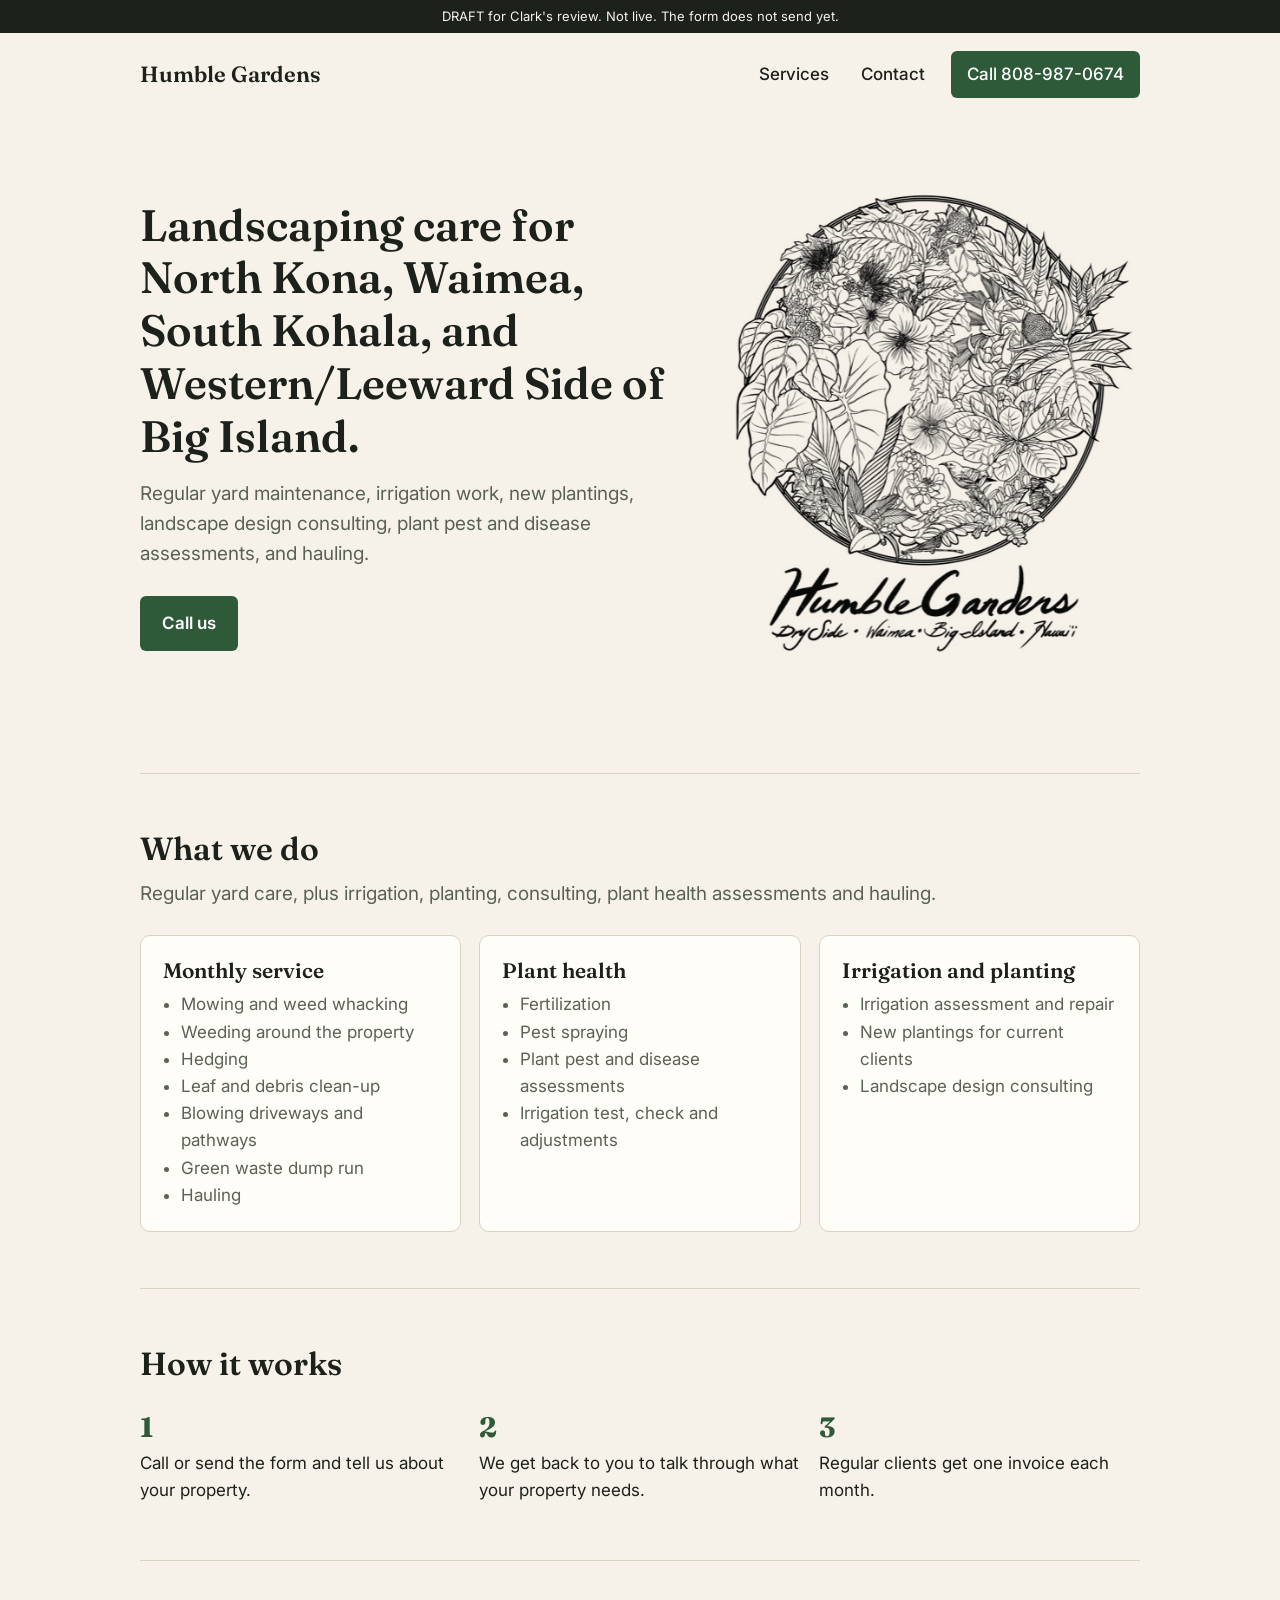
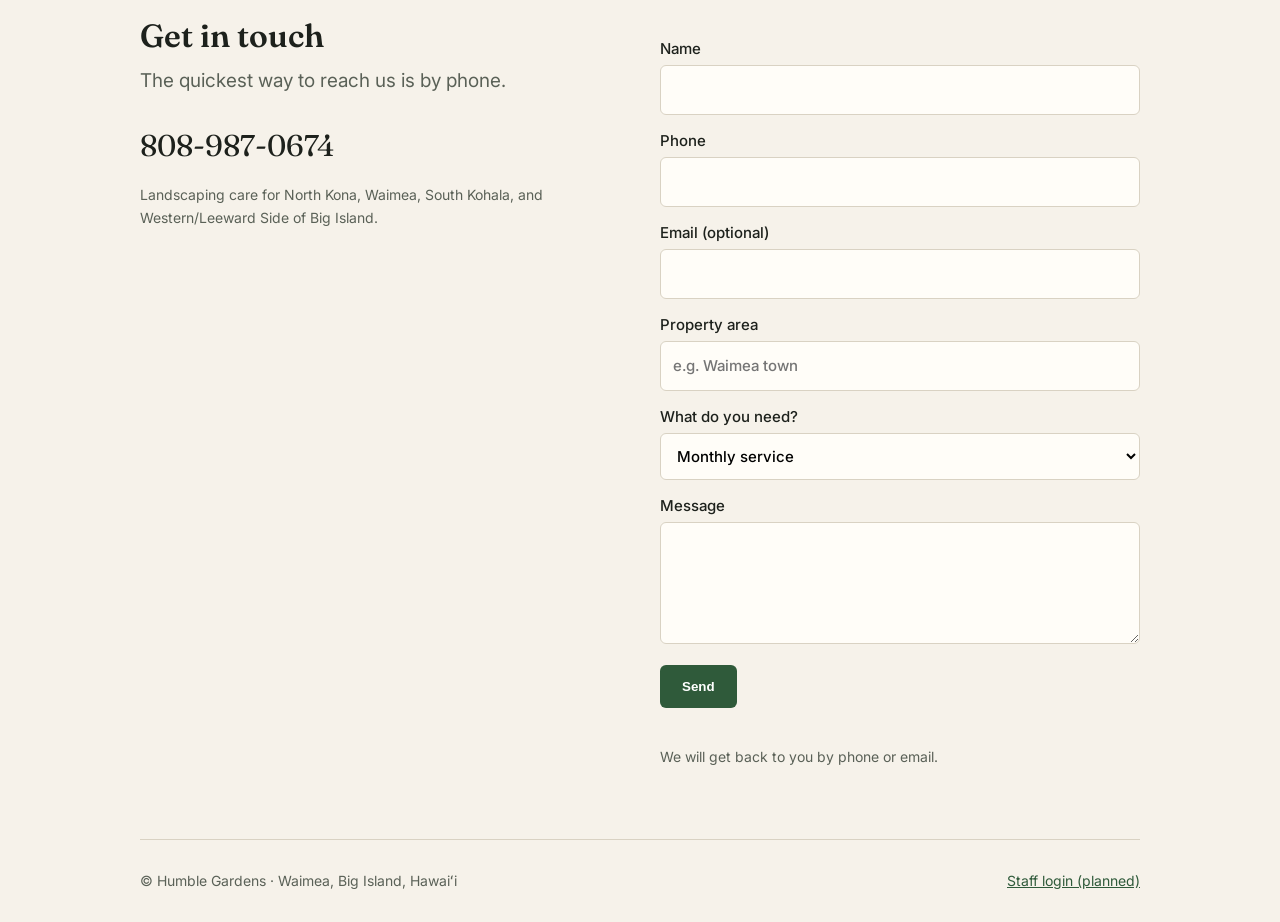
==== index.html @ db88482a "Site: area wording, services added, quote button removed; outline reflects Clark's answers Co-Author" ====
<!doctype html>
<html lang="en">
<head>
<meta charset="utf-8">
<meta name="viewport" content="width=device-width, initial-scale=1">
<meta name="robots" content="noindex">
<title>Humble Gardens</title>
<link rel="preconnect" href="https://fonts.googleapis.com">
<link href="https://fonts.googleapis.com/css2?family=Fraunces:opsz,wght@9..144,400;9..144,600&family=Inter:wght@400;500;600&display=swap" rel="stylesheet">
<style>
:root{--paper:#f6f2ea;--ink:#1d211c;--muted:#5a6157;--leaf:#2f5a3a;--leaf-soft:#e3eadf;--line:#d9d2c3;--card:#fffdf8}
*{box-sizing:border-box}
body{margin:0;background:var(--paper);color:var(--ink);font:17px/1.6 Inter,system-ui,sans-serif}
a{color:var(--leaf)}
.wrap{max-width:1040px;margin:0 auto;padding:0 20px}
.draft{background:var(--ink);color:var(--paper);text-align:center;font-size:13px;padding:6px 16px}
header{display:flex;justify-content:space-between;align-items:center;padding:18px 0;gap:12px;flex-wrap:wrap}
.brand{font-family:Fraunces,serif;font-weight:600;font-size:22px;text-decoration:none;color:var(--ink)}
nav a{margin-left:20px;text-decoration:none;color:var(--ink);font-weight:500;display:inline-flex;align-items:center;min-height:44px;padding:0 6px}
nav a.call{background:var(--leaf);color:#fff;padding:10px 16px;border-radius:6px}
.hero{display:grid;grid-template-columns:1.1fr .9fr;gap:40px;align-items:center;padding:10px 0 40px}
.hero img{width:100%;max-width:420px;mix-blend-mode:multiply;justify-self:center}
h1,h2,h3{font-family:Fraunces,serif;font-weight:600;line-height:1.2}
h1{font-size:44px;margin:0 0 16px}
h2{font-size:32px;margin:0 0 10px}
.lead{font-size:19px;color:var(--muted);margin:0 0 26px}
.btn{display:inline-block;background:var(--leaf);color:#fff;text-decoration:none;padding:14px 22px;border-radius:6px;font-weight:600;margin:0 10px 10px 0}
.btn.ghost{background:none;color:var(--leaf);border:1.5px solid var(--leaf)}
section{padding:56px 0;border-top:1px solid var(--line)}
.grid{display:grid;grid-template-columns:repeat(3,1fr);gap:18px;margin-top:26px}
.card{background:var(--card);border:1px solid var(--line);border-radius:10px;padding:22px}
.card h3{margin:0 0 8px;font-size:21px}
.card ul{margin:0;padding-left:18px;color:var(--muted)}
.steps{display:grid;grid-template-columns:repeat(3,1fr);gap:18px;margin-top:22px}
.steps b{display:block;font-family:Fraunces,serif;font-size:28px;color:var(--leaf)}
form{display:grid;gap:14px;max-width:560px;margin-top:20px}
label{font-weight:500;font-size:15px}
input,textarea,select{width:100%;font:inherit;padding:12px;border:1px solid var(--line);border-radius:6px;background:var(--card);margin-top:4px}
.note{font-size:14px;color:var(--muted)}
.contact{display:grid;grid-template-columns:1fr 1fr;gap:40px}
.phone{font-family:Fraunces,serif;font-size:30px;text-decoration:none;color:var(--ink)}
footer{padding:30px 0;border-top:1px solid var(--line);color:var(--muted);font-size:14px;display:flex;justify-content:space-between;flex-wrap:wrap;gap:10px}
@media (max-width:760px){
  .hero,.contact{grid-template-columns:1fr}
  .hero img{max-width:280px;order:-1}
  .grid,.steps{grid-template-columns:1fr}
  h1{font-size:34px}
  nav a{margin-left:8px}
  form .btn{width:100%;min-height:48px}
}
</style>
</head>
<body>
<div class="draft">DRAFT for Clark's review. Not live. The form does not send yet.</div>
<div class="wrap">
<header>
  <a class="brand" href="index.html">Humble Gardens</a>
  <nav><a href="#services">Services</a><a href="#contact">Contact</a><a class="call" href="tel:+18089870674">Call 808-987-0674</a></nav>
</header>

<div class="hero">
  <div>
    <h1>Landscaping care for North Kona, Waimea, South Kohala, and Western/Leeward Side of Big Island.</h1>
    <p class="lead">Regular yard maintenance, irrigation work, new plantings, landscape design consulting, plant pest and disease assessments, and hauling.</p>
    <a class="btn" href="tel:+18089870674">Call us</a>
  </div>
  <img src="logo.jpg" alt="Humble Gardens logo: a circle of native Hawaiian plants and birds">
</div>

<section id="services">
  <h2>What we do</h2>
  <p class="lead">Regular yard care, plus irrigation, planting, consulting, plant health assessments and hauling.</p>
  <div class="grid">
    <div class="card"><h3>Monthly service</h3><ul>
      <li>Mowing and weed whacking</li><li>Weeding around the property</li><li>Hedging</li><li>Leaf and debris clean-up</li><li>Blowing driveways and pathways</li><li>Green waste dump run</li><li>Hauling</li></ul></div>
    <div class="card"><h3>Plant health</h3><ul>
      <li>Fertilization</li><li>Pest spraying</li><li>Plant pest and disease assessments</li><li>Irrigation test, check and adjustments</li></ul></div>
    <div class="card"><h3>Irrigation and planting</h3><ul>
      <li>Irrigation assessment and repair</li><li>New plantings for current clients</li><li>Landscape design consulting</li></ul></div>
  </div>
</section>

<section>
  <h2>How it works</h2>
  <div class="steps">
    <div><b>1</b>Call or send the form and tell us about your property.</div>
    <div><b>2</b>We get back to you to talk through what your property needs.</div>
    <div><b>3</b>Regular clients get one invoice each month.</div>
  </div>
</section>

<section id="contact">
  <div class="contact">
    <div>
      <h2>Get in touch</h2>
      <p class="lead">The quickest way to reach us is by phone.</p>
      <a class="phone" href="tel:+18089870674">808-987-0674</a>
      <p class="note">Landscaping care for North Kona, Waimea, South Kohala, and Western/Leeward Side of Big Island.</p>
    </div>
    <form onsubmit="event.preventDefault();this.querySelector('.note').textContent='Draft only: in the finished site this sends your message to Humble Gardens.'">
      <label>Name<input required autocomplete="name"></label>
      <label>Phone<input type="tel" required autocomplete="tel"></label>
      <label>Email (optional)<input type="email" autocomplete="email"></label>
      <label>Property area<input placeholder="e.g. Waimea town"></label>
      <label>What do you need?<select><option>Monthly service</option><option>Irrigation assessment and repair</option><option>New plantings</option><option>Landscape design consulting</option><option>Plant pest and disease assessment</option><option>Hauling</option><option>Something else</option></select></label>
      <label>Message<textarea rows="4"></textarea></label>
      <button class="btn" type="submit" style="border:0;cursor:pointer;justify-self:start">Send</button>
      <p class="note">We will get back to you by phone or email.</p>
    </form>
  </div>
</section>

<footer><span>© Humble Gardens · Waimea, Big Island, Hawaiʻi</span><a href="backend.html">Staff login (planned)</a></footer>
</div>
</body>
</html>
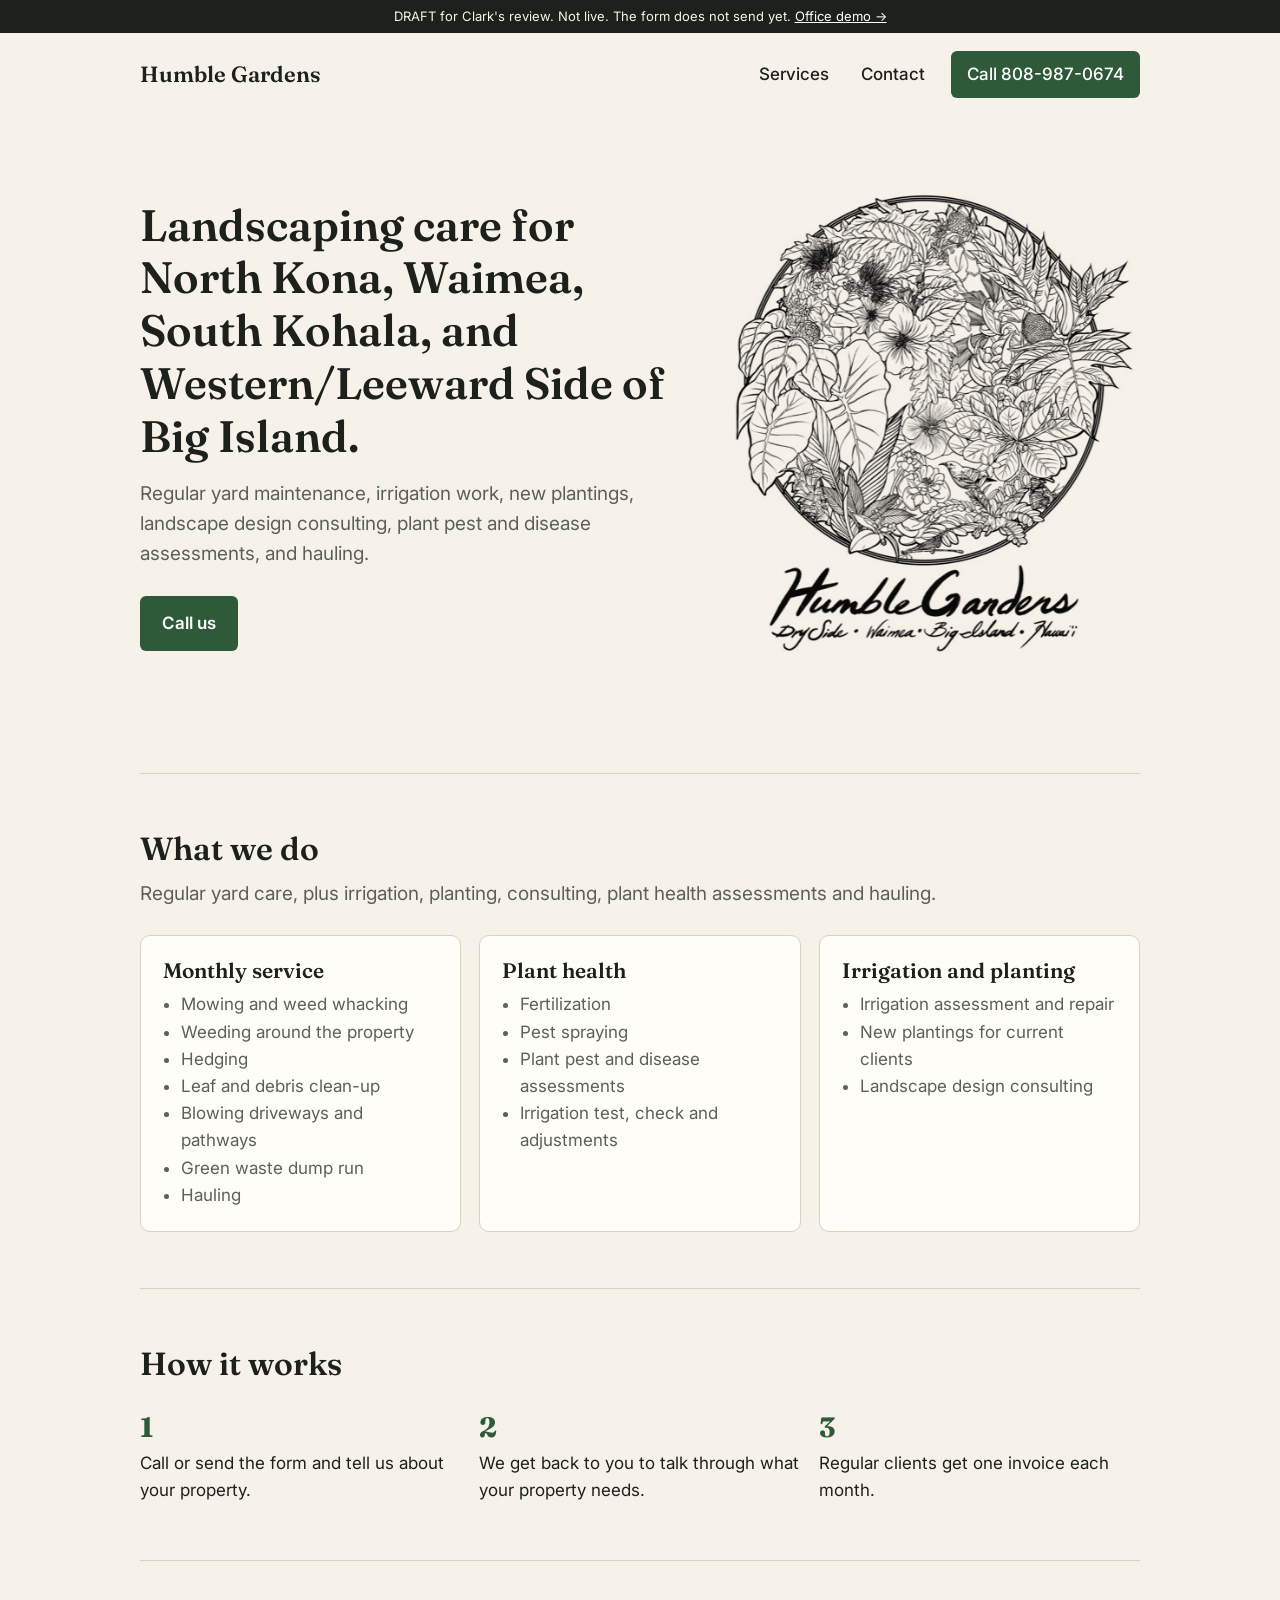
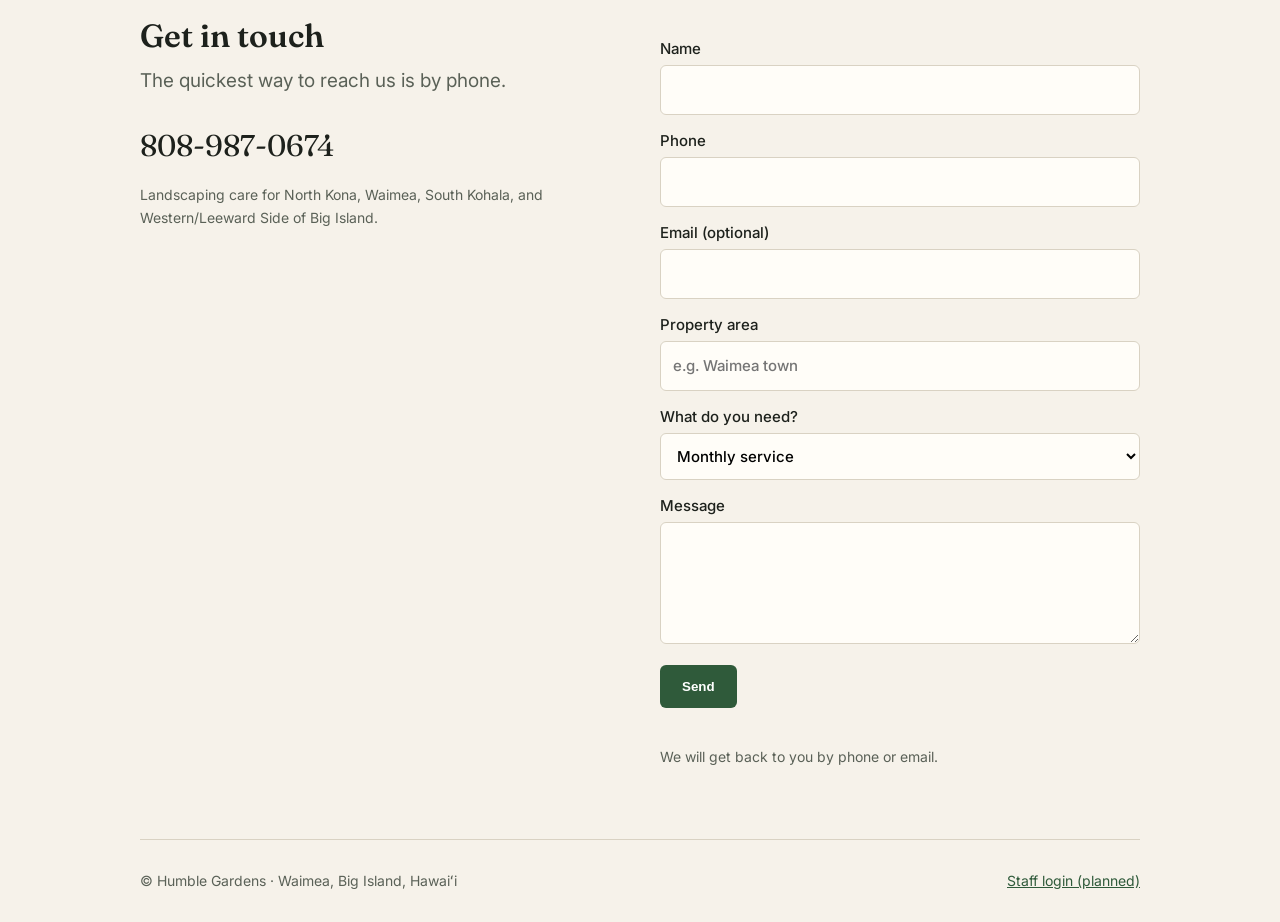
==== commit 30fd6a79: "Office demo: desktop pass (rail, 7-day week, tiles row, Letter invoice); draft-bar link Co-Authored-" ====
--- a/index.html
+++ b/index.html
@@ -51,7 +51,7 @@
 </style>
 </head>
 <body>
-<div class="draft">DRAFT for Clark's review. Not live. The form does not send yet.</div>
+<div class="draft">DRAFT for Clark's review. Not live. The form does not send yet. <a href="office/" style="color:#fff">Office demo &rarr;</a></div>
 <div class="wrap">
 <header>
   <a class="brand" href="index.html">Humble Gardens</a>
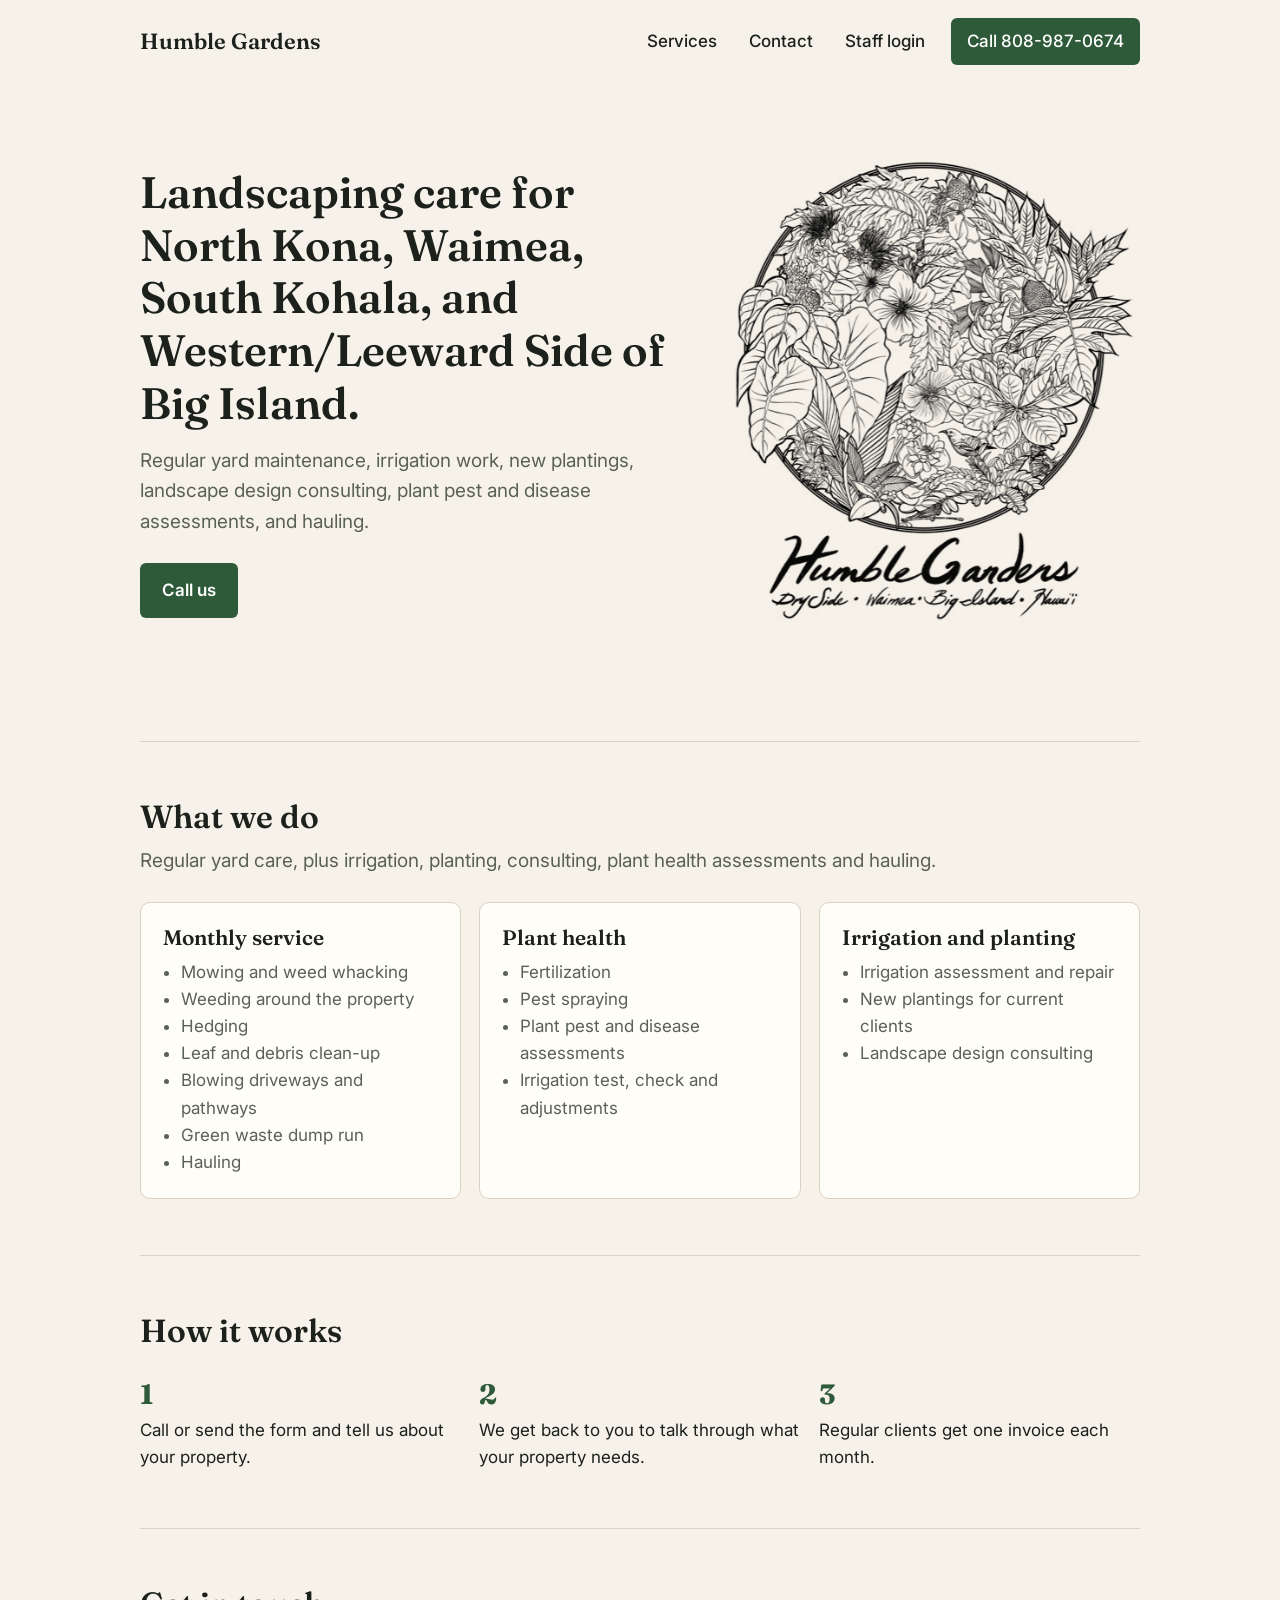
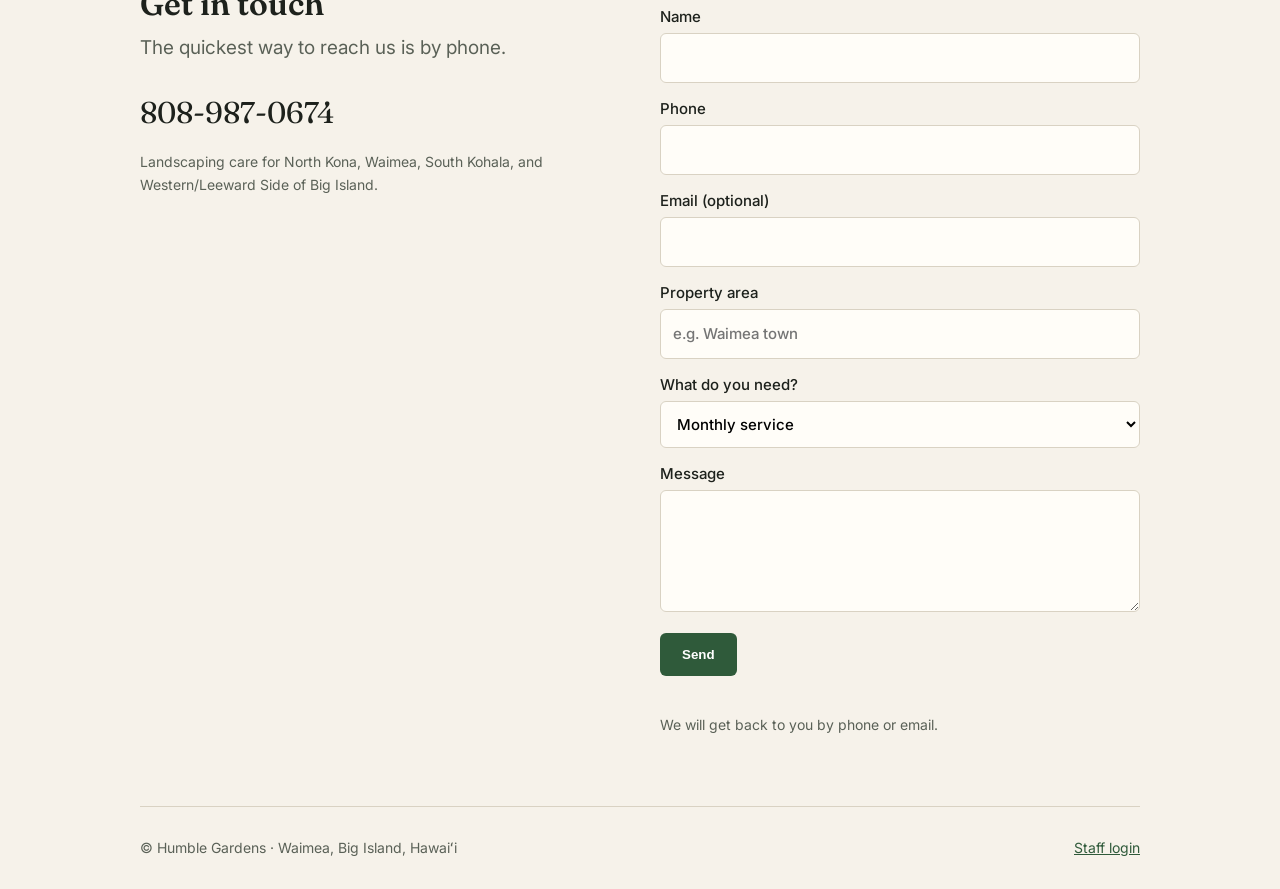
==== commit 535396d5: "Site: drop draft banner, Staff login -> office.humble-gardens.com, demo + backend.html redirect to t" ====
--- a/index.html
+++ b/index.html
@@ -7,6 +7,7 @@
 <title>Humble Gardens</title>
 <link rel="preconnect" href="https://fonts.googleapis.com">
 <link href="https://fonts.googleapis.com/css2?family=Fraunces:opsz,wght@9..144,400;9..144,600&family=Inter:wght@400;500;600&display=swap" rel="stylesheet">
+<link rel="stylesheet" href="logo.css">
 <style>
 :root{--paper:#f6f2ea;--ink:#1d211c;--muted:#5a6157;--leaf:#2f5a3a;--leaf-soft:#e3eadf;--line:#d9d2c3;--card:#fffdf8}
 *{box-sizing:border-box}
@@ -19,7 +20,7 @@
 nav a{margin-left:20px;text-decoration:none;color:var(--ink);font-weight:500;display:inline-flex;align-items:center;min-height:44px;padding:0 6px}
 nav a.call{background:var(--leaf);color:#fff;padding:10px 16px;border-radius:6px}
 .hero{display:grid;grid-template-columns:1.1fr .9fr;gap:40px;align-items:center;padding:10px 0 40px}
-.hero img{width:100%;max-width:420px;mix-blend-mode:multiply;justify-self:center}
+.hero .logo{--logo-w:420px;mix-blend-mode:multiply;justify-self:center}
 h1,h2,h3{font-family:Fraunces,serif;font-weight:600;line-height:1.2}
 h1{font-size:44px;margin:0 0 16px}
 h2{font-size:32px;margin:0 0 10px}
@@ -42,7 +43,7 @@
 footer{padding:30px 0;border-top:1px solid var(--line);color:var(--muted);font-size:14px;display:flex;justify-content:space-between;flex-wrap:wrap;gap:10px}
 @media (max-width:760px){
   .hero,.contact{grid-template-columns:1fr}
-  .hero img{max-width:280px;order:-1}
+  .hero .logo{--logo-w:280px;order:-1}
   .grid,.steps{grid-template-columns:1fr}
   h1{font-size:34px}
   nav a{margin-left:8px}
@@ -51,11 +52,10 @@
 </style>
 </head>
 <body>
-<div class="draft">DRAFT for Clark's review. Not live. The form does not send yet. <a href="office/" style="color:#fff">Office demo &rarr;</a></div>
 <div class="wrap">
 <header>
   <a class="brand" href="index.html">Humble Gardens</a>
-  <nav><a href="#services">Services</a><a href="#contact">Contact</a><a class="call" href="tel:+18089870674">Call 808-987-0674</a></nav>
+  <nav><a href="#services">Services</a><a href="#contact">Contact</a><a href="https://office.humble-gardens.com/">Staff login</a><a class="call" href="tel:+18089870674">Call 808-987-0674</a></nav>
 </header>
 
 <div class="hero">
@@ -64,7 +64,7 @@
     <p class="lead">Regular yard maintenance, irrigation work, new plantings, landscape design consulting, plant pest and disease assessments, and hauling.</p>
     <a class="btn" href="tel:+18089870674">Call us</a>
   </div>
-  <img src="logo.jpg" alt="Humble Gardens logo: a circle of native Hawaiian plants and birds">
+  <img class="logo" src="logo.jpg" alt="Humble Gardens logo: a circle of native Hawaiian plants and birds">
 </div>
 
 <section id="services">
@@ -110,7 +110,7 @@
   </div>
 </section>
 
-<footer><span>© Humble Gardens · Waimea, Big Island, Hawaiʻi</span><a href="backend.html">Staff login (planned)</a></footer>
+<footer><span>© Humble Gardens · Waimea, Big Island, Hawaiʻi</span><a href="https://office.humble-gardens.com/">Staff login</a></footer>
 </div>
 </body>
 </html>
--- a/logo.css
+++ b/logo.css
@@ -0,0 +1,2 @@
+/* One rule for every Humble Gardens logo: width-driven, height follows the image (484x700), never squeezed by flex/grid. Pages set --logo-w only. */
+img.logo{display:block;width:var(--logo-w,150px);min-width:min(140px,100%);max-width:100%;height:auto;aspect-ratio:484/700;object-fit:contain;flex:none}
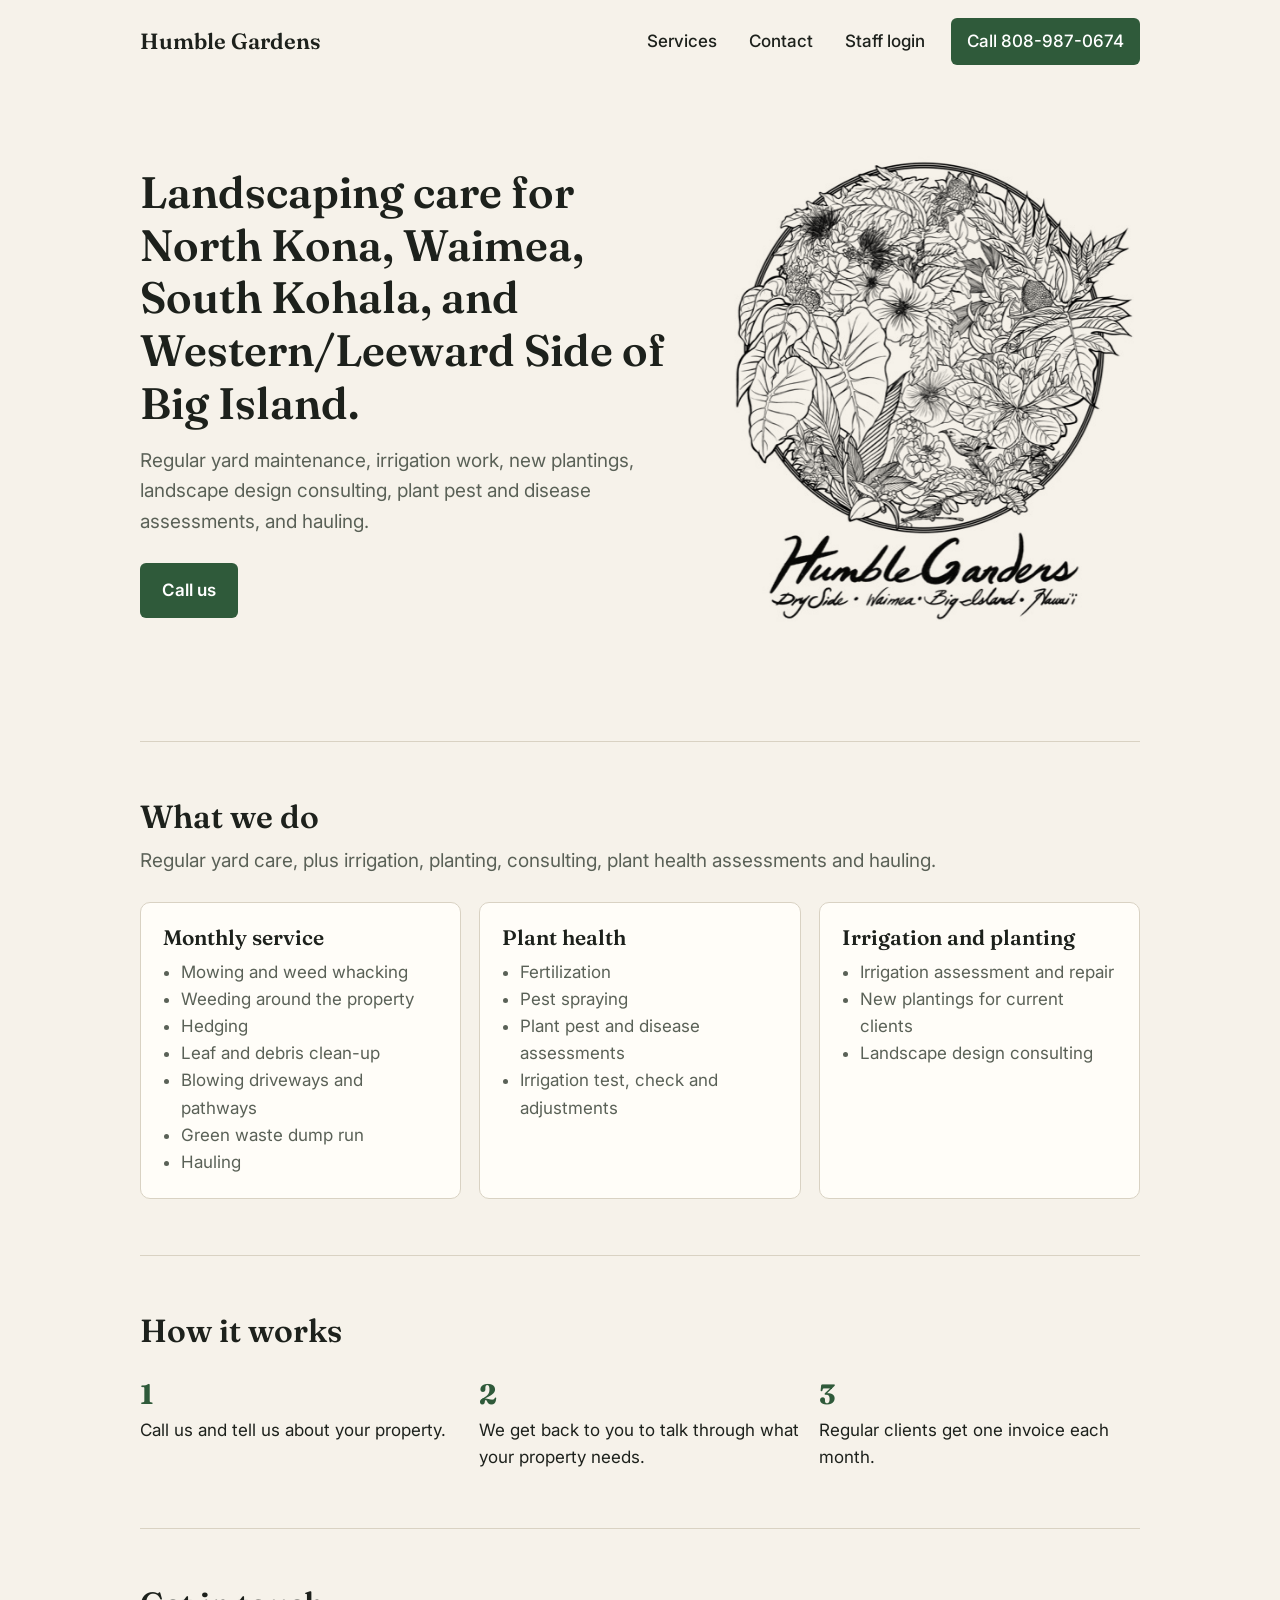
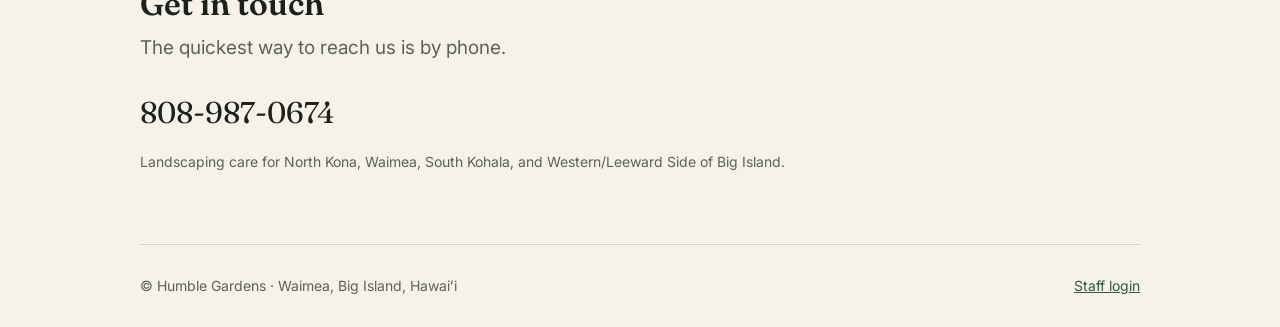
==== commit 55b0f0a7: "Site: remove the contact form that never sent (Simon (a) 10-16); phone is the way in Co-Authored-By:" ====
--- a/index.html
+++ b/index.html
@@ -38,7 +38,7 @@
 label{font-weight:500;font-size:15px}
 input,textarea,select{width:100%;font:inherit;padding:12px;border:1px solid var(--line);border-radius:6px;background:var(--card);margin-top:4px}
 .note{font-size:14px;color:var(--muted)}
-.contact{display:grid;grid-template-columns:1fr 1fr;gap:40px}
+.contact{display:grid;grid-template-columns:1fr;gap:40px}
 .phone{font-family:Fraunces,serif;font-size:30px;text-decoration:none;color:var(--ink)}
 footer{padding:30px 0;border-top:1px solid var(--line);color:var(--muted);font-size:14px;display:flex;justify-content:space-between;flex-wrap:wrap;gap:10px}
 @media (max-width:760px){
@@ -83,7 +83,7 @@
 <section>
   <h2>How it works</h2>
   <div class="steps">
-    <div><b>1</b>Call or send the form and tell us about your property.</div>
+    <div><b>1</b>Call us and tell us about your property.</div>
     <div><b>2</b>We get back to you to talk through what your property needs.</div>
     <div><b>3</b>Regular clients get one invoice each month.</div>
   </div>
@@ -97,16 +97,6 @@
       <a class="phone" href="tel:+18089870674">808-987-0674</a>
       <p class="note">Landscaping care for North Kona, Waimea, South Kohala, and Western/Leeward Side of Big Island.</p>
     </div>
-    <form onsubmit="event.preventDefault();this.querySelector('.note').textContent='Draft only: in the finished site this sends your message to Humble Gardens.'">
-      <label>Name<input required autocomplete="name"></label>
-      <label>Phone<input type="tel" required autocomplete="tel"></label>
-      <label>Email (optional)<input type="email" autocomplete="email"></label>
-      <label>Property area<input placeholder="e.g. Waimea town"></label>
-      <label>What do you need?<select><option>Monthly service</option><option>Irrigation assessment and repair</option><option>New plantings</option><option>Landscape design consulting</option><option>Plant pest and disease assessment</option><option>Hauling</option><option>Something else</option></select></label>
-      <label>Message<textarea rows="4"></textarea></label>
-      <button class="btn" type="submit" style="border:0;cursor:pointer;justify-self:start">Send</button>
-      <p class="note">We will get back to you by phone or email.</p>
-    </form>
   </div>
 </section>
 
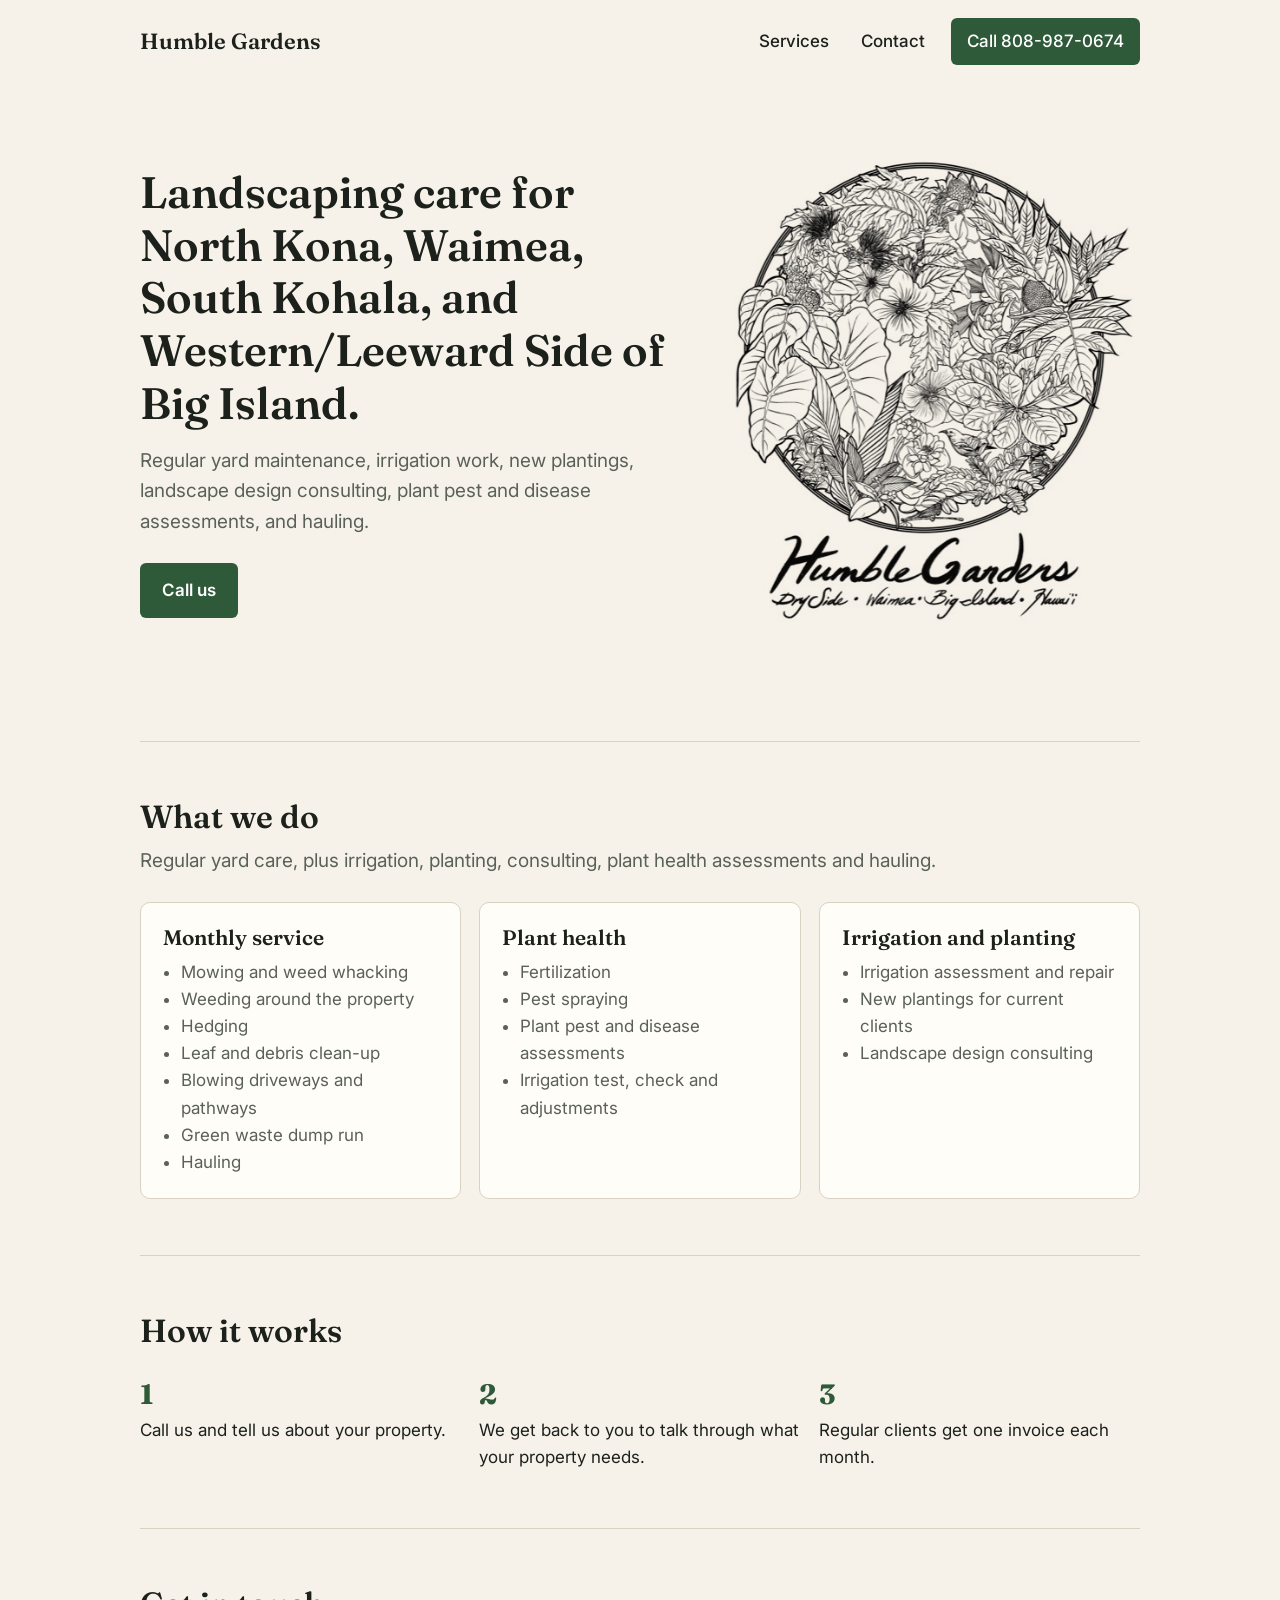
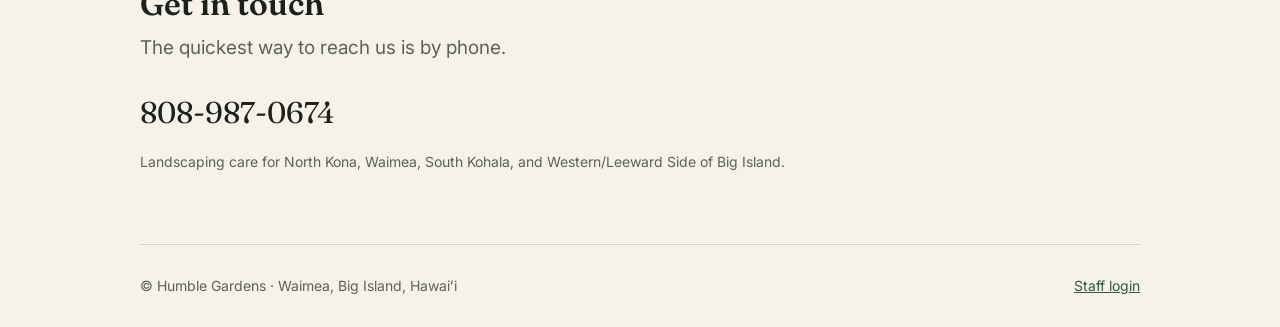
==== commit eb057dc6: "Site: Staff login only in the footer (Simon 10-18) Co-Authored-By: Claude Opus 5.5 <noreply@anthropi" ====
--- a/index.html
+++ b/index.html
@@ -55,7 +55,7 @@
 <div class="wrap">
 <header>
   <a class="brand" href="index.html">Humble Gardens</a>
-  <nav><a href="#services">Services</a><a href="#contact">Contact</a><a href="https://office.humble-gardens.com/">Staff login</a><a class="call" href="tel:+18089870674">Call 808-987-0674</a></nav>
+  <nav><a href="#services">Services</a><a href="#contact">Contact</a><a class="call" href="tel:+18089870674">Call 808-987-0674</a></nav>
 </header>
 
 <div class="hero">
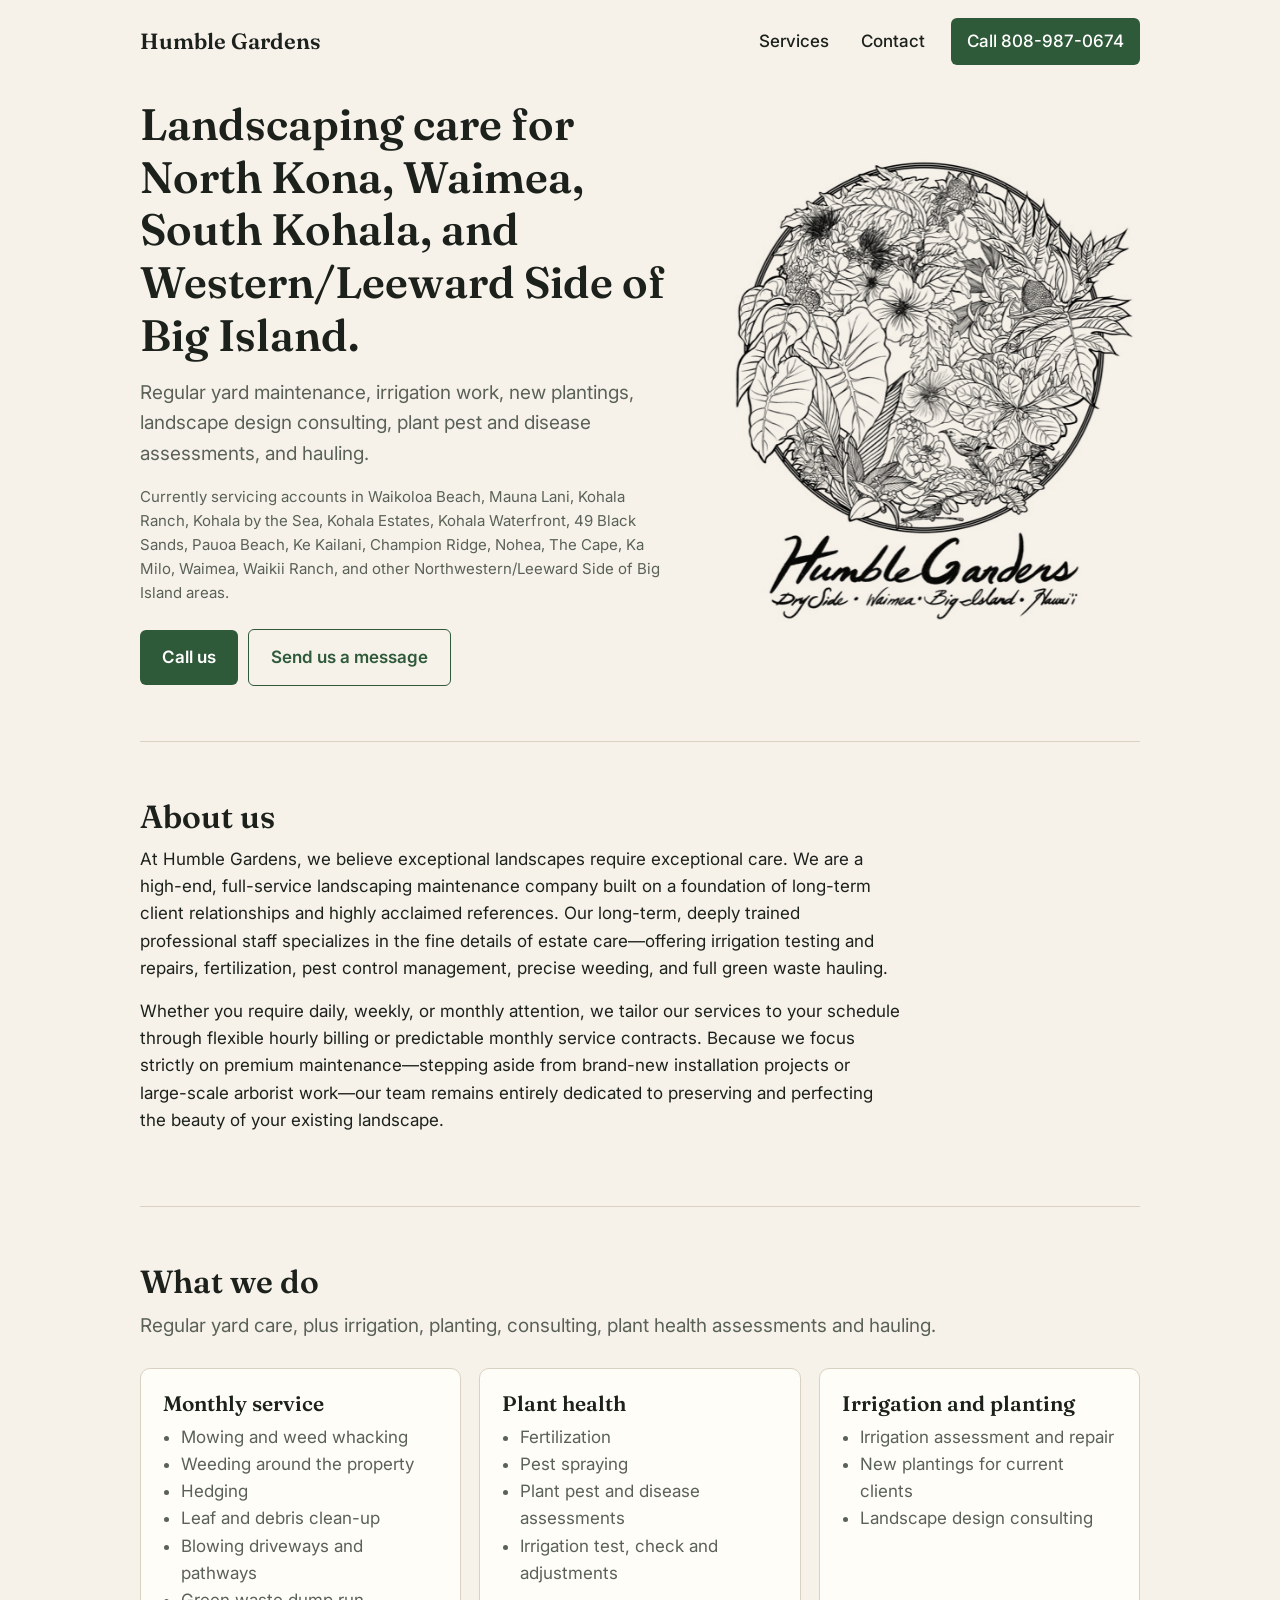
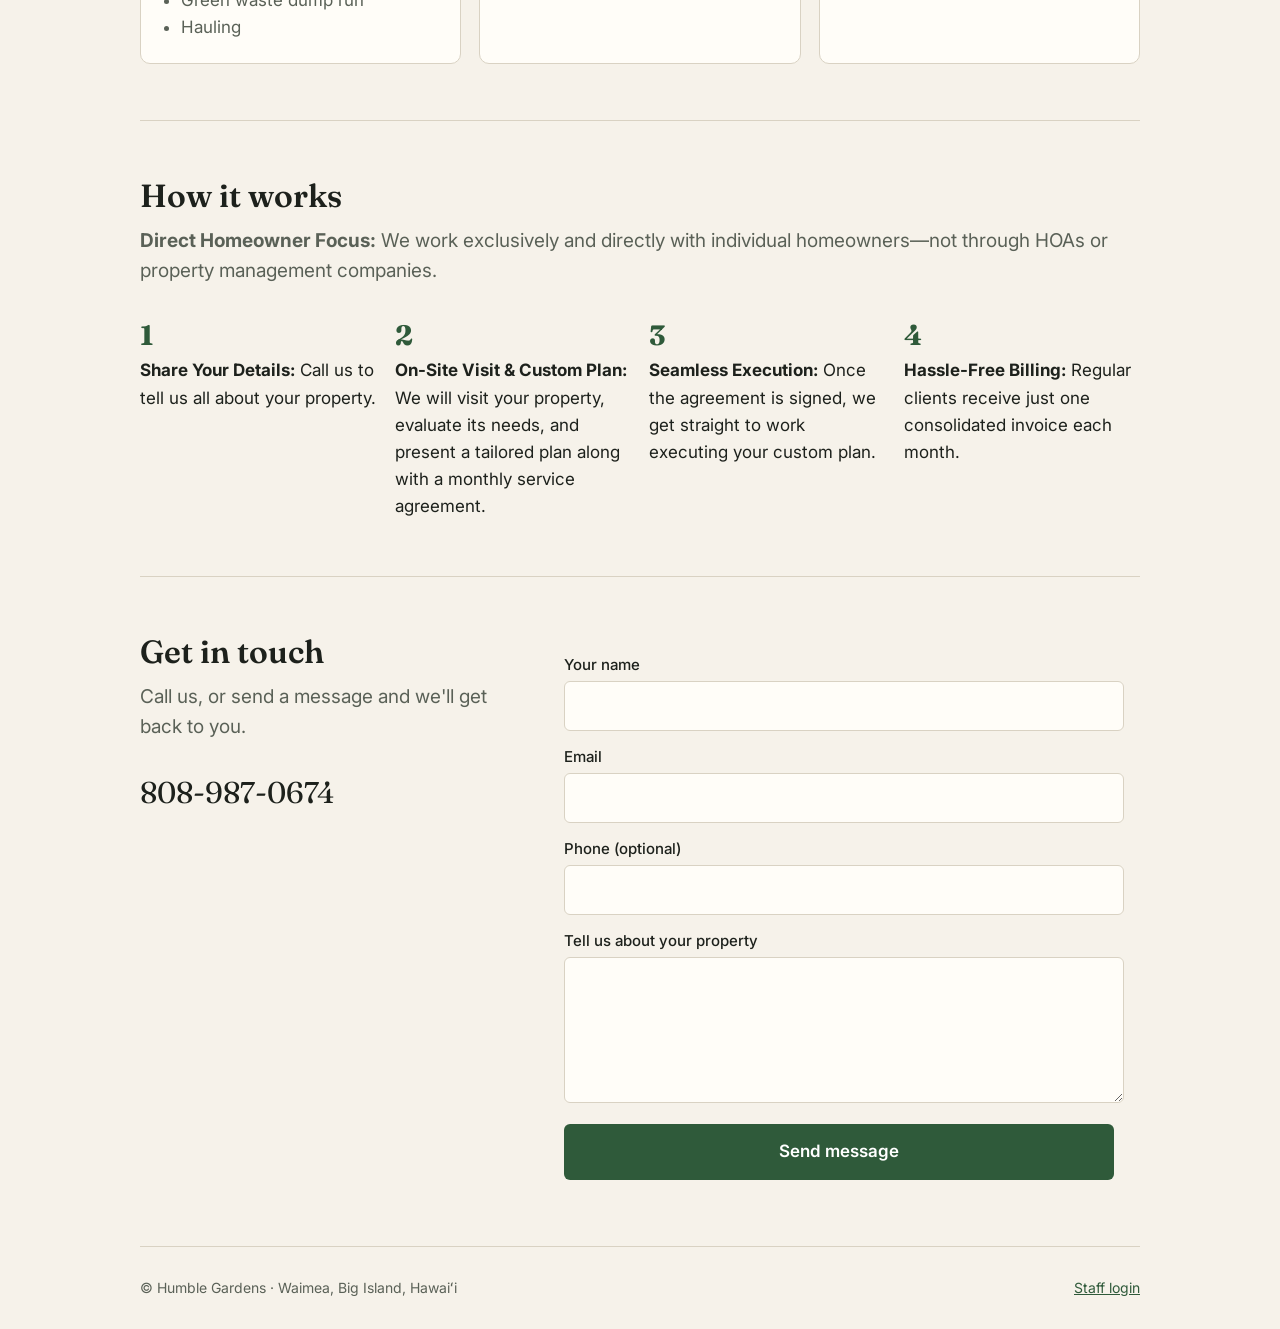
==== commit 7c60e802: "Site: Clark 10-19 copy (service areas, bio, how it works) + contact form Co-Authored-By: Claude Opus" ====
--- a/index.html
+++ b/index.html
@@ -32,13 +32,20 @@
 .card{background:var(--card);border:1px solid var(--line);border-radius:10px;padding:22px}
 .card h3{margin:0 0 8px;font-size:21px}
 .card ul{margin:0;padding-left:18px;color:var(--muted)}
-.steps{display:grid;grid-template-columns:repeat(3,1fr);gap:18px;margin-top:22px}
+.steps{display:grid;gap:18px;margin-top:22px}
 .steps b{display:block;font-family:Fraunces,serif;font-size:28px;color:var(--leaf)}
 form{display:grid;gap:14px;max-width:560px;margin-top:20px}
 label{font-weight:500;font-size:15px}
 input,textarea,select{width:100%;font:inherit;padding:12px;border:1px solid var(--line);border-radius:6px;background:var(--card);margin-top:4px}
 .note{font-size:14px;color:var(--muted)}
-.contact{display:grid;grid-template-columns:1fr;gap:40px}
+.contact{display:grid;grid-template-columns:.8fr 1.2fr;gap:40px}
+.area{font-size:15px;color:var(--muted);margin:-10px 0 24px}
+.bio{max-width:760px}.bio p{margin:0 0 16px}
+.steps{grid-template-columns:repeat(4,1fr)}
+.hp{position:absolute;left:-9999px;width:1px;height:1px;overflow:hidden}
+.sent{background:var(--leaf-soft);border-left:4px solid var(--leaf);padding:14px 16px;border-radius:6px;font-weight:500}
+.sent.bad{background:#f6e3df;border-color:#a33}
+button.btn{border:0;font:inherit;font-weight:600;cursor:pointer}
 .phone{font-family:Fraunces,serif;font-size:30px;text-decoration:none;color:var(--ink)}
 footer{padding:30px 0;border-top:1px solid var(--line);color:var(--muted);font-size:14px;display:flex;justify-content:space-between;flex-wrap:wrap;gap:10px}
 @media (max-width:760px){
@@ -62,10 +69,19 @@
   <div>
     <h1>Landscaping care for North Kona, Waimea, South Kohala, and Western/Leeward Side of Big Island.</h1>
     <p class="lead">Regular yard maintenance, irrigation work, new plantings, landscape design consulting, plant pest and disease assessments, and hauling.</p>
-    <a class="btn" href="tel:+18089870674">Call us</a>
+    <p class="area">Currently servicing accounts in Waikoloa Beach, Mauna Lani, Kohala Ranch, Kohala by the Sea, Kohala Estates, Kohala Waterfront, 49 Black Sands, Pauoa Beach, Ke Kailani, Champion Ridge, Nohea, The Cape, Ka Milo, Waimea, Waikii Ranch, and other Northwestern/Leeward Side of Big Island areas.</p>
+    <a class="btn" href="tel:+18089870674">Call us</a><a class="btn ghost" href="#contact">Send us a message</a>
   </div>
   <img class="logo" src="logo.jpg" alt="Humble Gardens logo: a circle of native Hawaiian plants and birds">
 </div>
+
+<section id="about">
+  <h2>About us</h2>
+  <div class="bio">
+    <p>At Humble Gardens, we believe exceptional landscapes require exceptional care. We are a high-end, full-service landscaping maintenance company built on a foundation of long-term client relationships and highly acclaimed references. Our long-term, deeply trained professional staff specializes in the fine details of estate care—offering irrigation testing and repairs, fertilization, pest control management, precise weeding, and full green waste hauling.</p>
+    <p>Whether you require daily, weekly, or monthly attention, we tailor our services to your schedule through flexible hourly billing or predictable monthly service contracts. Because we focus strictly on premium maintenance—stepping aside from brand-new installation projects or large-scale arborist work—our team remains entirely dedicated to preserving and perfecting the beauty of your existing landscape.</p>
+  </div>
+</section>
 
 <section id="services">
   <h2>What we do</h2>
@@ -82,10 +98,12 @@
 
 <section>
   <h2>How it works</h2>
+  <p class="lead"><strong>Direct Homeowner Focus:</strong> We work exclusively and directly with individual homeowners—not through HOAs or property management companies.</p>
   <div class="steps">
-    <div><b>1</b>Call us and tell us about your property.</div>
-    <div><b>2</b>We get back to you to talk through what your property needs.</div>
-    <div><b>3</b>Regular clients get one invoice each month.</div>
+    <div><b>1</b><strong>Share Your Details:</strong> Call us to tell us all about your property.</div>
+    <div><b>2</b><strong>On-Site Visit &amp; Custom Plan:</strong> We will visit your property, evaluate its needs, and present a tailored plan along with a monthly service agreement.</div>
+    <div><b>3</b><strong>Seamless Execution:</strong> Once the agreement is signed, we get straight to work executing your custom plan.</div>
+    <div><b>4</b><strong>Hassle-Free Billing:</strong> Regular clients receive just one consolidated invoice each month.</div>
   </div>
 </section>
 
@@ -93,14 +111,31 @@
   <div class="contact">
     <div>
       <h2>Get in touch</h2>
-      <p class="lead">The quickest way to reach us is by phone.</p>
+      <p class="lead">Call us, or send a message and we'll get back to you.</p>
       <a class="phone" href="tel:+18089870674">808-987-0674</a>
-      <p class="note">Landscaping care for North Kona, Waimea, South Kohala, and Western/Leeward Side of Big Island.</p>
+    </div>
+    <div>
+      <p id="sent" class="sent" role="status" hidden></p>
+      <form id="msgform" method="post" action="https://office.humble-gardens.com/api/contact">
+        <label>Your name<input name="name" required maxlength="100" autocomplete="name"></label>
+        <label>Email<input name="email" type="email" required maxlength="200" autocomplete="email"></label>
+        <label>Phone (optional)<input name="phone" type="tel" maxlength="40" autocomplete="tel"></label>
+        <label>Tell us about your property<textarea name="message" rows="5" required maxlength="5000"></textarea></label>
+        <label class="hp" aria-hidden="true">Website<input name="website" tabindex="-1" autocomplete="off"></label>
+        <button class="btn" type="submit">Send message</button>
+      </form>
     </div>
   </div>
 </section>
 
 <footer><span>© Humble Gardens · Waimea, Big Island, Hawaiʻi</span><a href="https://office.humble-gardens.com/">Staff login</a></footer>
+<script>
+// The contact form posts to the office Worker, which sends it to Clark and bounces back here with ?sent=.
+(() => { const r = new URLSearchParams(location.search).get("sent"); if (!r) return;
+  const p = document.getElementById("sent"), t = { "1": "Thanks — your message is on its way. We'll get back to you soon.", "busy": "We've had a few messages from you already. Please call us instead: 808-987-0674.", "0": "Sorry, that didn't send. Please check your email address, or call us: 808-987-0674." };
+  p.textContent = t[r] || t["0"]; p.classList.toggle("bad", r !== "1"); p.hidden = false; if (r === "1") document.getElementById("msgform").hidden = true;
+  history.replaceState(null, "", location.pathname + "#contact"); })();
+</script>
 </div>
 </body>
 </html>
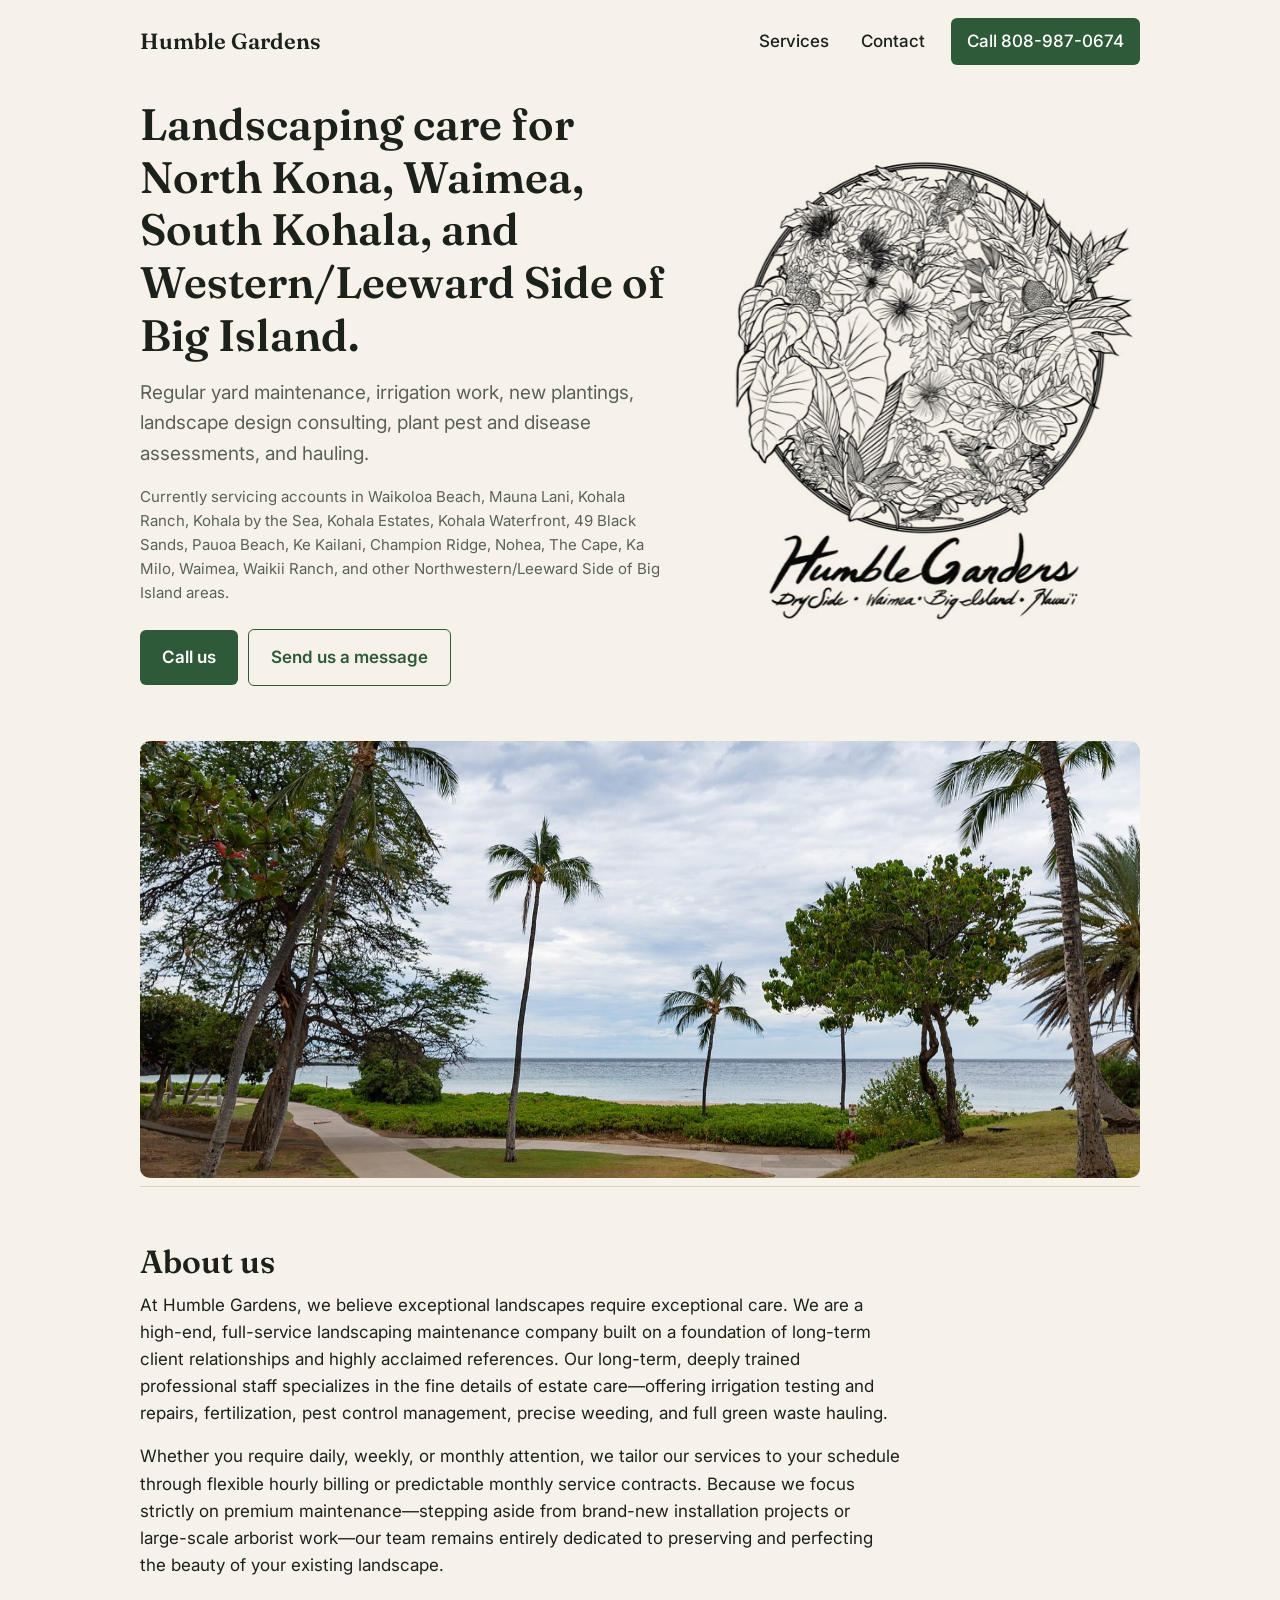
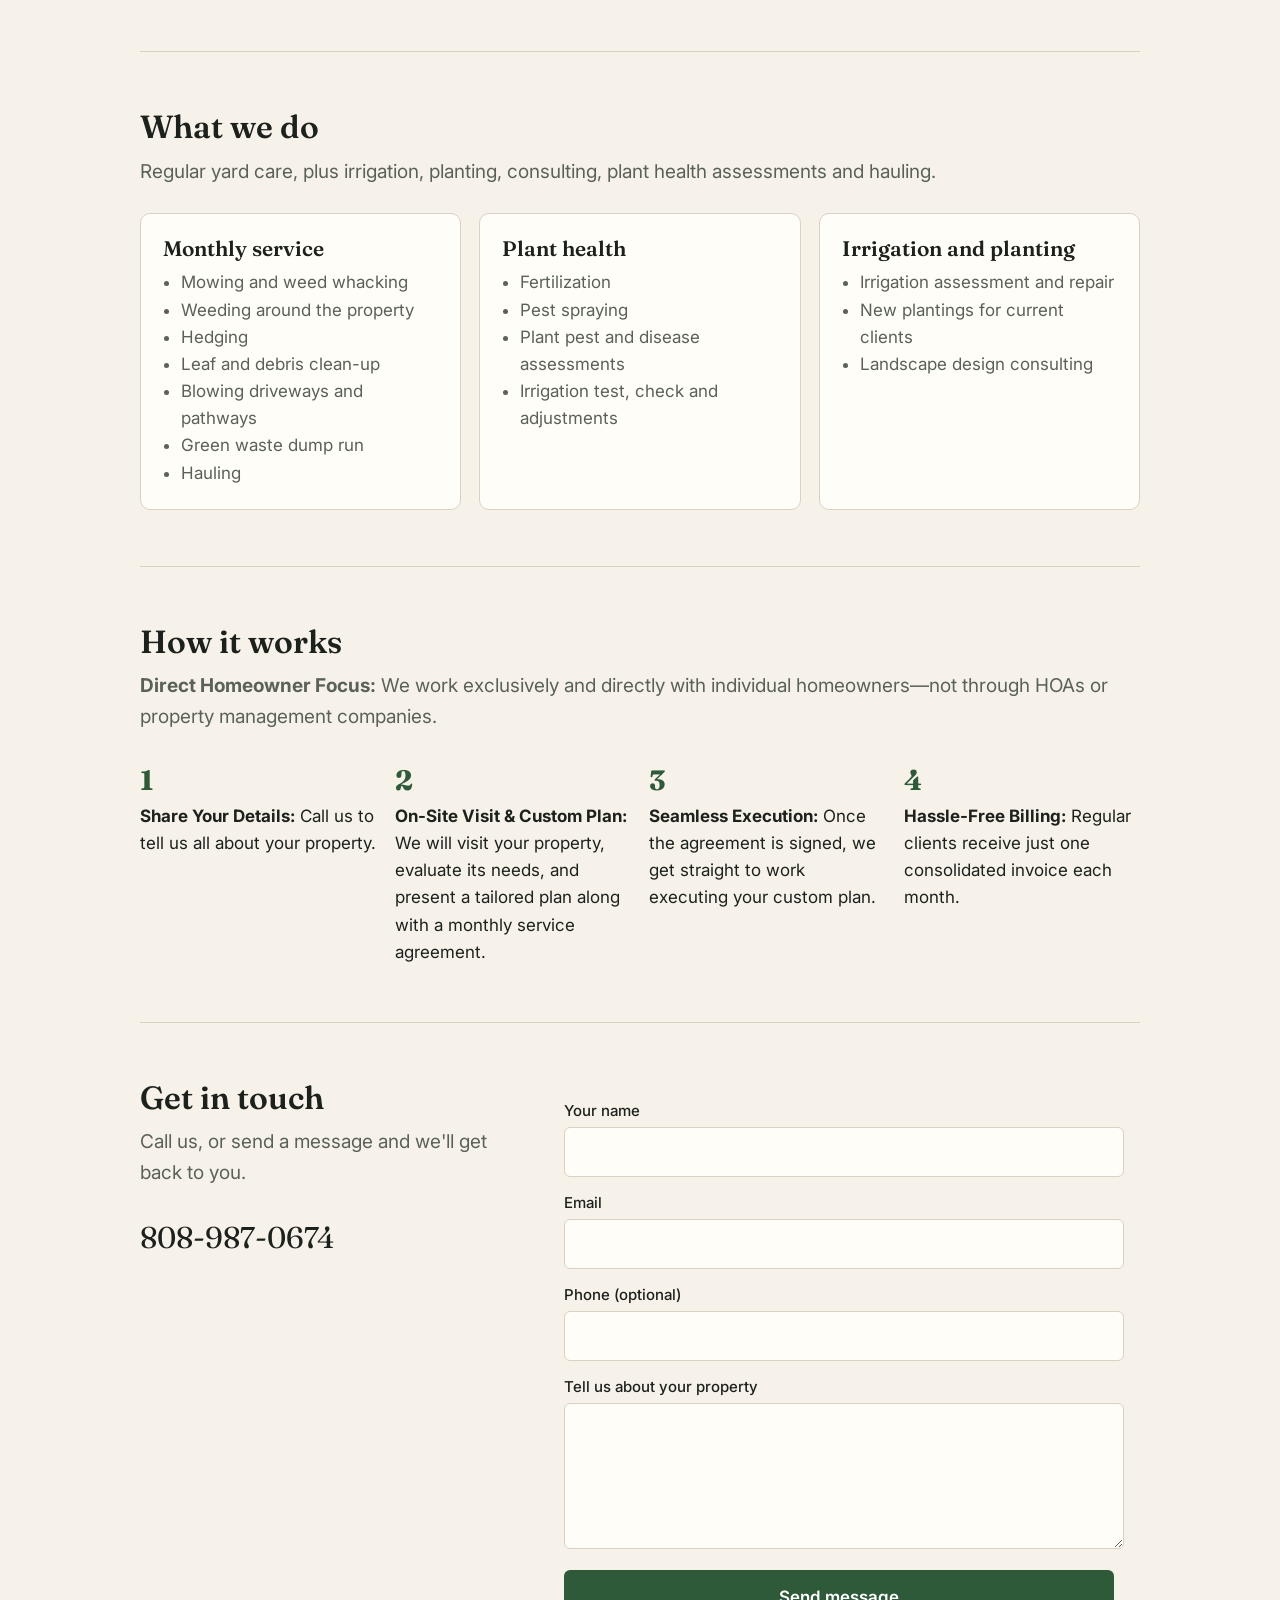
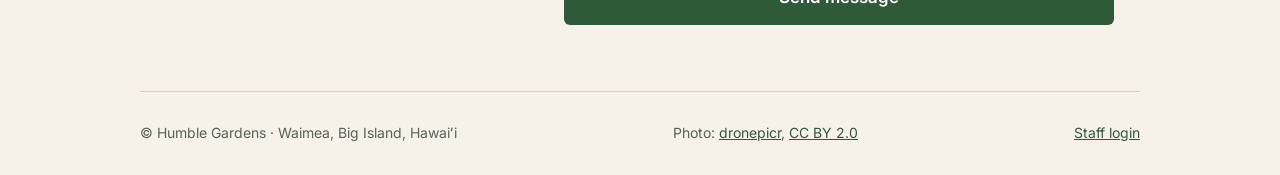
==== commit e719c885: "Site: Hāpuna grounds photo under the hero (Simon pick A 10-19), credit in footer Co-Authored-By: Cla" ====
--- a/index.html
+++ b/index.html
@@ -39,6 +39,7 @@
 input,textarea,select{width:100%;font:inherit;padding:12px;border:1px solid var(--line);border-radius:6px;background:var(--card);margin-top:4px}
 .note{font-size:14px;color:var(--muted)}
 .contact{display:grid;grid-template-columns:.8fr 1.2fr;gap:40px}
+.photo{margin:0 0 8px}.photo img{display:block;width:100%;height:auto;aspect-ratio:16/7;object-fit:cover;object-position:50% 60%;border-radius:10px}
 .area{font-size:15px;color:var(--muted);margin:-10px 0 24px}
 .bio{max-width:760px}.bio p{margin:0 0 16px}
 .steps{grid-template-columns:repeat(4,1fr)}
@@ -51,6 +52,7 @@
 @media (max-width:760px){
   .hero,.contact{grid-template-columns:1fr}
   .hero .logo{--logo-w:280px;order:-1}
+  .photo img{aspect-ratio:4/3}
   .grid,.steps{grid-template-columns:1fr}
   h1{font-size:34px}
   nav a{margin-left:8px}
@@ -74,6 +76,8 @@
   </div>
   <img class="logo" src="logo.jpg" alt="Humble Gardens logo: a circle of native Hawaiian plants and birds">
 </div>
+
+<figure class="photo"><img src="grounds.jpg" width="1600" height="1067" alt="Palms, shade trees and kept lawn above the ocean on the Kohala coast" loading="lazy"></figure>
 
 <section id="about">
   <h2>About us</h2>
@@ -128,7 +132,7 @@
   </div>
 </section>
 
-<footer><span>© Humble Gardens · Waimea, Big Island, Hawaiʻi</span><a href="https://office.humble-gardens.com/">Staff login</a></footer>
+<footer><span>© Humble Gardens · Waimea, Big Island, Hawaiʻi</span><span>Photo: <a href="https://commons.wikimedia.org/wiki/File:H%C4%81puna_Beach_State_Park_Big_island,_Hawaii_(46276933231).jpg" rel="noopener">dronepicr</a>, <a href="https://creativecommons.org/licenses/by/2.0/" rel="noopener">CC BY 2.0</a></span><a href="https://office.humble-gardens.com/">Staff login</a></footer>
 <script>
 // The contact form posts to the office Worker, which sends it to Clark and bounces back here with ?sent=.
 (() => { const r = new URLSearchParams(location.search).get("sent"); if (!r) return;
